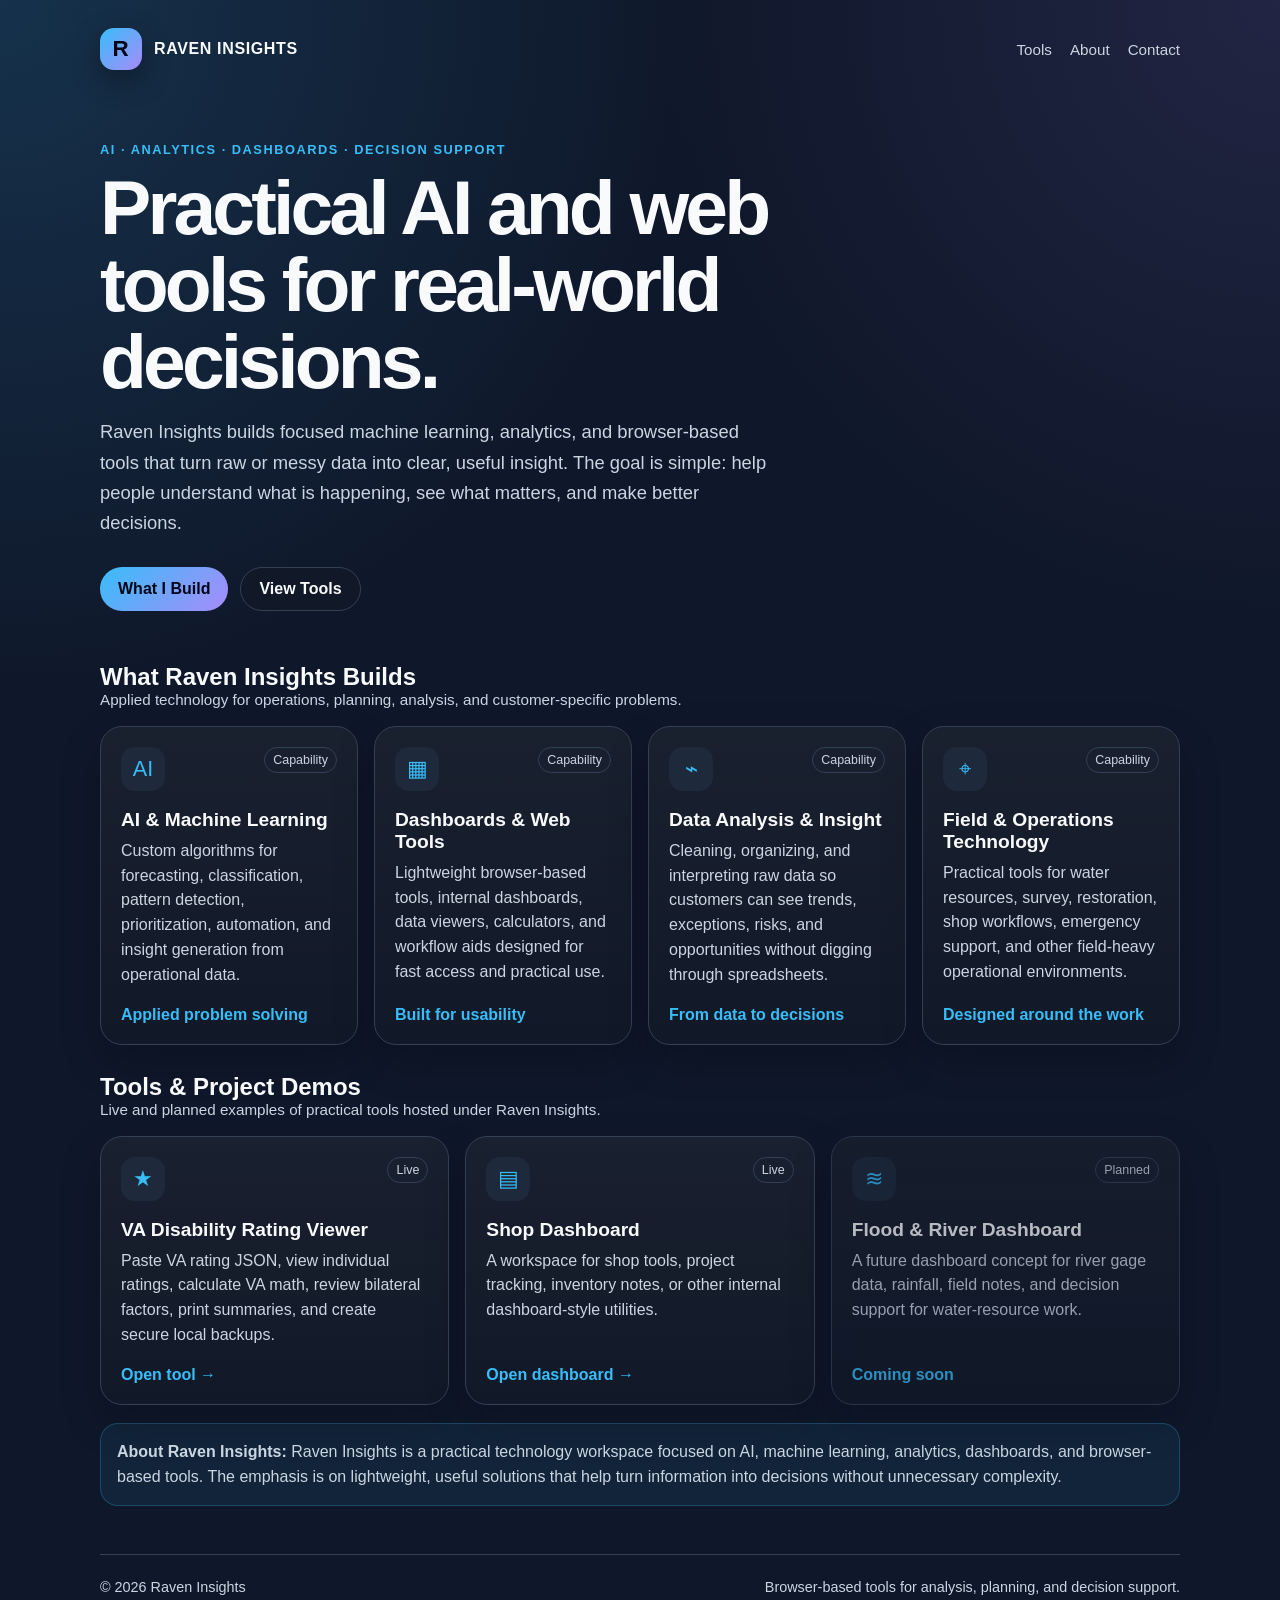
==== index.html @ 122f8b6c "Add files via upload" ====
<!DOCTYPE html>
<html lang="en">
<head>
  <meta charset="UTF-8">
  <meta name="viewport" content="width=device-width, initial-scale=1.0">
  <title>Raven Insights</title>
  <style>
    :root {
      --bg: #0f172a;
      --card: #111827;
      --card-soft: #1e293b;
      --text: #f8fafc;
      --muted: #cbd5e1;
      --accent: #38bdf8;
      --accent-2: #a78bfa;
      --border: #334155;
      --shadow: rgba(0, 0, 0, 0.35);
    }

    * {
      box-sizing: border-box;
    }

    body {
      margin: 0;
      font-family: Arial, Helvetica, sans-serif;
      background:
        radial-gradient(circle at top left, rgba(56, 189, 248, 0.16), transparent 34%),
        radial-gradient(circle at top right, rgba(167, 139, 250, 0.12), transparent 30%),
        var(--bg);
      color: var(--text);
      min-height: 100vh;
    }

    a {
      color: inherit;
      text-decoration: none;
    }

    .container {
      max-width: 1120px;
      margin: 0 auto;
      padding: 28px 20px 48px;
    }

    header {
      display: flex;
      justify-content: space-between;
      align-items: center;
      gap: 16px;
      margin-bottom: 72px;
    }

    .brand {
      display: flex;
      align-items: center;
      gap: 12px;
      font-weight: 700;
      letter-spacing: 0.04em;
    }

    .logo {
      width: 42px;
      height: 42px;
      border-radius: 14px;
      background: linear-gradient(135deg, var(--accent), var(--accent-2));
      display: grid;
      place-items: center;
      color: #020617;
      font-size: 1.4rem;
      box-shadow: 0 10px 28px var(--shadow);
    }

    nav {
      display: flex;
      gap: 18px;
      color: var(--muted);
      font-size: 0.95rem;
    }

    nav a:hover {
      color: var(--accent);
    }

    .hero {
      max-width: 820px;
      margin-bottom: 52px;
    }

    .eyebrow {
      color: var(--accent);
      font-weight: 700;
      text-transform: uppercase;
      letter-spacing: 0.12em;
      font-size: 0.8rem;
      margin-bottom: 12px;
    }

    h1 {
      font-size: clamp(2.4rem, 6vw, 5rem);
      line-height: 1;
      margin: 0 0 18px;
      letter-spacing: -0.05em;
    }

    .hero p {
      color: var(--muted);
      font-size: 1.15rem;
      line-height: 1.65;
      margin: 0 0 28px;
      max-width: 680px;
    }

    .actions {
      display: flex;
      flex-wrap: wrap;
      gap: 12px;
    }

    .button {
      display: inline-flex;
      align-items: center;
      justify-content: center;
      border-radius: 999px;
      padding: 12px 18px;
      font-weight: 700;
      border: 1px solid var(--border);
      background: var(--card);
      color: var(--text);
    }

    .button.primary {
      background: linear-gradient(135deg, var(--accent), var(--accent-2));
      color: #020617;
      border: none;
    }

    .section-heading {
      display: flex;
      justify-content: space-between;
      align-items: end;
      gap: 16px;
      margin: 28px 0 18px;
    }

    .section-heading h2 {
      margin: 0;
      font-size: 1.5rem;
    }

    .section-heading p {
      margin: 0;
      color: var(--muted);
      font-size: 0.95rem;
    }

    .grid {
      display: grid;
      grid-template-columns: repeat(auto-fit, minmax(250px, 1fr));
      gap: 16px;
    }

    .card {
      background: linear-gradient(180deg, rgba(255, 255, 255, 0.035), transparent), var(--card);
      border: 1px solid var(--border);
      border-radius: 22px;
      padding: 20px;
      min-height: 210px;
      display: flex;
      flex-direction: column;
      justify-content: space-between;
      box-shadow: 0 16px 40px rgba(0, 0, 0, 0.22);
      transition: transform 0.18s ease, border-color 0.18s ease;
    }

    .card:hover {
      transform: translateY(-4px);
      border-color: rgba(56, 189, 248, 0.65);
    }

    .card-top {
      display: flex;
      justify-content: space-between;
      gap: 14px;
    }

    .icon {
      width: 44px;
      height: 44px;
      border-radius: 14px;
      display: grid;
      place-items: center;
      background: var(--card-soft);
      color: var(--accent);
      font-size: 1.35rem;
      flex-shrink: 0;
    }

    .tag {
      color: var(--muted);
      font-size: 0.78rem;
      border: 1px solid var(--border);
      padding: 5px 8px;
      border-radius: 999px;
      height: fit-content;
      white-space: nowrap;
    }

    .card h3 {
      margin: 18px 0 8px;
      font-size: 1.2rem;
    }

    .card p {
      color: var(--muted);
      line-height: 1.55;
      margin: 0 0 18px;
    }

    .card .link {
      color: var(--accent);
      font-weight: 700;
    }

    .coming-soon {
      opacity: 0.72;
    }

    .info-strip {
      margin-top: 18px;
      background: rgba(56, 189, 248, 0.08);
      border: 1px solid rgba(56, 189, 248, 0.25);
      border-radius: 18px;
      padding: 16px;
      color: var(--muted);
      line-height: 1.55;
    }

    footer {
      margin-top: 48px;
      padding-top: 24px;
      border-top: 1px solid var(--border);
      color: var(--muted);
      font-size: 0.9rem;
      display: flex;
      justify-content: space-between;
      gap: 16px;
      flex-wrap: wrap;
    }

    @media (max-width: 700px) {
      header {
        align-items: flex-start;
        margin-bottom: 48px;
      }

      nav {
        display: none;
      }

      .section-heading {
        align-items: flex-start;
        flex-direction: column;
      }
    }
  </style>
</head>
<body>
  <div class="container">
    <header>
      <a class="brand" href="./">
        <div class="logo">R</div>
        <span>RAVEN INSIGHTS</span>
      </a>
      <nav aria-label="Primary navigation">
        <a href="#tools">Tools</a>
        <a href="#about">About</a>
        <a href="mailto:jstmarlow@gmail.com">Contact</a>
      </nav>
    </header>

    <main>
      <section class="hero">
        <div class="eyebrow">AI · Analytics · Dashboards · Decision Support</div>
        <h1>Practical AI and web tools for real-world decisions.</h1>
        <p>
          Raven Insights builds focused machine learning, analytics, and browser-based tools that turn raw or messy data into clear, useful insight. The goal is simple: help people understand what is happening, see what matters, and make better decisions.
        </p>
        <div class="actions">
          <a class="button primary" href="#capabilities">What I Build</a>
          <a class="button" href="#tools">View Tools</a>
        </div>
      </section>

      <section id="capabilities">
        <div class="section-heading">
          <div>
            <h2>What Raven Insights Builds</h2>
            <p>Applied technology for operations, planning, analysis, and customer-specific problems.</p>
          </div>
        </div>

        <div class="grid">
          <div class="card">
            <div>
              <div class="card-top">
                <div class="icon">AI</div>
                <span class="tag">Capability</span>
              </div>
              <h3>AI & Machine Learning</h3>
              <p>
                Custom algorithms for forecasting, classification, pattern detection, prioritization, automation, and insight generation from operational data.
              </p>
            </div>
            <span class="link">Applied problem solving</span>
          </div>

          <div class="card">
            <div>
              <div class="card-top">
                <div class="icon">▦</div>
                <span class="tag">Capability</span>
              </div>
              <h3>Dashboards & Web Tools</h3>
              <p>
                Lightweight browser-based tools, internal dashboards, data viewers, calculators, and workflow aids designed for fast access and practical use.
              </p>
            </div>
            <span class="link">Built for usability</span>
          </div>

          <div class="card">
            <div>
              <div class="card-top">
                <div class="icon">⌁</div>
                <span class="tag">Capability</span>
              </div>
              <h3>Data Analysis & Insight</h3>
              <p>
                Cleaning, organizing, and interpreting raw data so customers can see trends, exceptions, risks, and opportunities without digging through spreadsheets.
              </p>
            </div>
            <span class="link">From data to decisions</span>
          </div>

          <div class="card">
            <div>
              <div class="card-top">
                <div class="icon">⌖</div>
                <span class="tag">Capability</span>
              </div>
              <h3>Field & Operations Technology</h3>
              <p>
                Practical tools for water resources, survey, restoration, shop workflows, emergency support, and other field-heavy operational environments.
              </p>
            </div>
            <span class="link">Designed around the work</span>
          </div>
        </div>
      </section>

      <section id="tools">
        <div class="section-heading">
          <div>
            <h2>Tools & Project Demos</h2>
            <p>Live and planned examples of practical tools hosted under Raven Insights.</p>
          </div>
        </div>

        <div class="grid">
          <a class="card" href="va-tool/index.html">
            <div>
              <div class="card-top">
                <div class="icon">★</div>
                <span class="tag">Live</span>
              </div>
              <h3>VA Disability Rating Viewer</h3>
              <p>
                Paste VA rating JSON, view individual ratings, calculate VA math, review bilateral factors, print summaries, and create secure local backups.
              </p>
            </div>
            <span class="link">Open tool →</span>
          </a>

          <a class="card" href="shop-dashboard/index.html">
            <div>
              <div class="card-top">
                <div class="icon">▤</div>
                <span class="tag">Live</span>
              </div>
              <h3>Shop Dashboard</h3>
              <p>
                A workspace for shop tools, project tracking, inventory notes, or other internal dashboard-style utilities.
              </p>
            </div>
            <span class="link">Open dashboard →</span>
          </a>

          <a class="card coming-soon" href="#">
            <div>
              <div class="card-top">
                <div class="icon">≋</div>
                <span class="tag">Planned</span>
              </div>
              <h3>Flood & River Dashboard</h3>
              <p>
                A future dashboard concept for river gage data, rainfall, field notes, and decision support for water-resource work.
              </p>
            </div>
            <span class="link">Coming soon</span>
          </a>
        </div>
      </section>

      <section id="about" class="info-strip">
        <strong>About Raven Insights:</strong>
        Raven Insights is a practical technology workspace focused on AI, machine learning, analytics, dashboards, and browser-based tools. The emphasis is on lightweight, useful solutions that help turn information into decisions without unnecessary complexity.
      </section>
    </main>

    <footer>
      <span>© <span id="year"></span> Raven Insights</span>
      <span>Browser-based tools for analysis, planning, and decision support.</span>
    </footer>
  </div>

  <script>
    document.getElementById("year").textContent = new Date().getFullYear();
  </script>
</body>
</html>
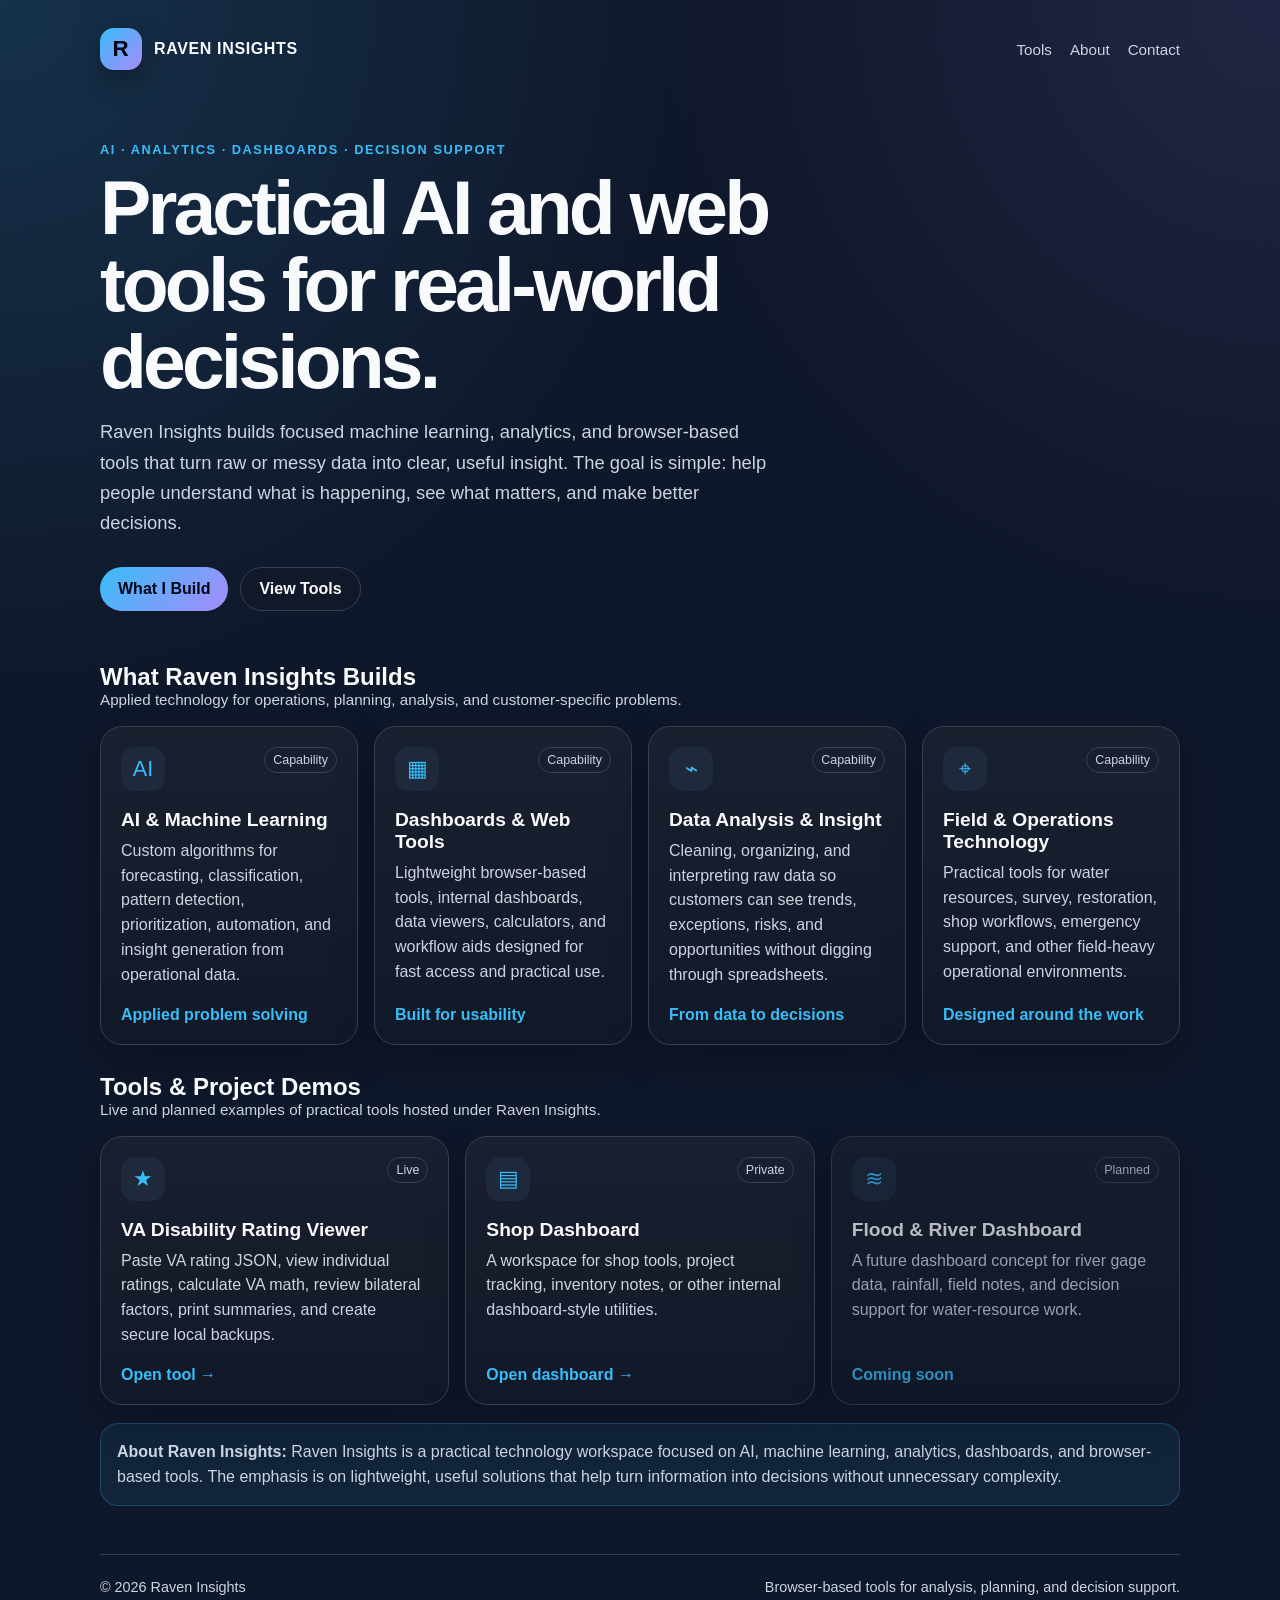
==== commit cd56d5d4: "blocked shop dashboard" ====
--- a/index.html
+++ b/index.html
@@ -382,11 +382,11 @@
             <span class="link">Open tool →</span>
           </a>
 
-          <a class="card" href="shop-dashboard/index.html">
+          <a class="card Private" href="#">
             <div>
               <div class="card-top">
                 <div class="icon">▤</div>
-                <span class="tag">Live</span>
+                <span class="tag">Private</span>
               </div>
               <h3>Shop Dashboard</h3>
               <p>
@@ -428,4 +428,4 @@
     document.getElementById("year").textContent = new Date().getFullYear();
   </script>
 </body>
-</html>
+</html>
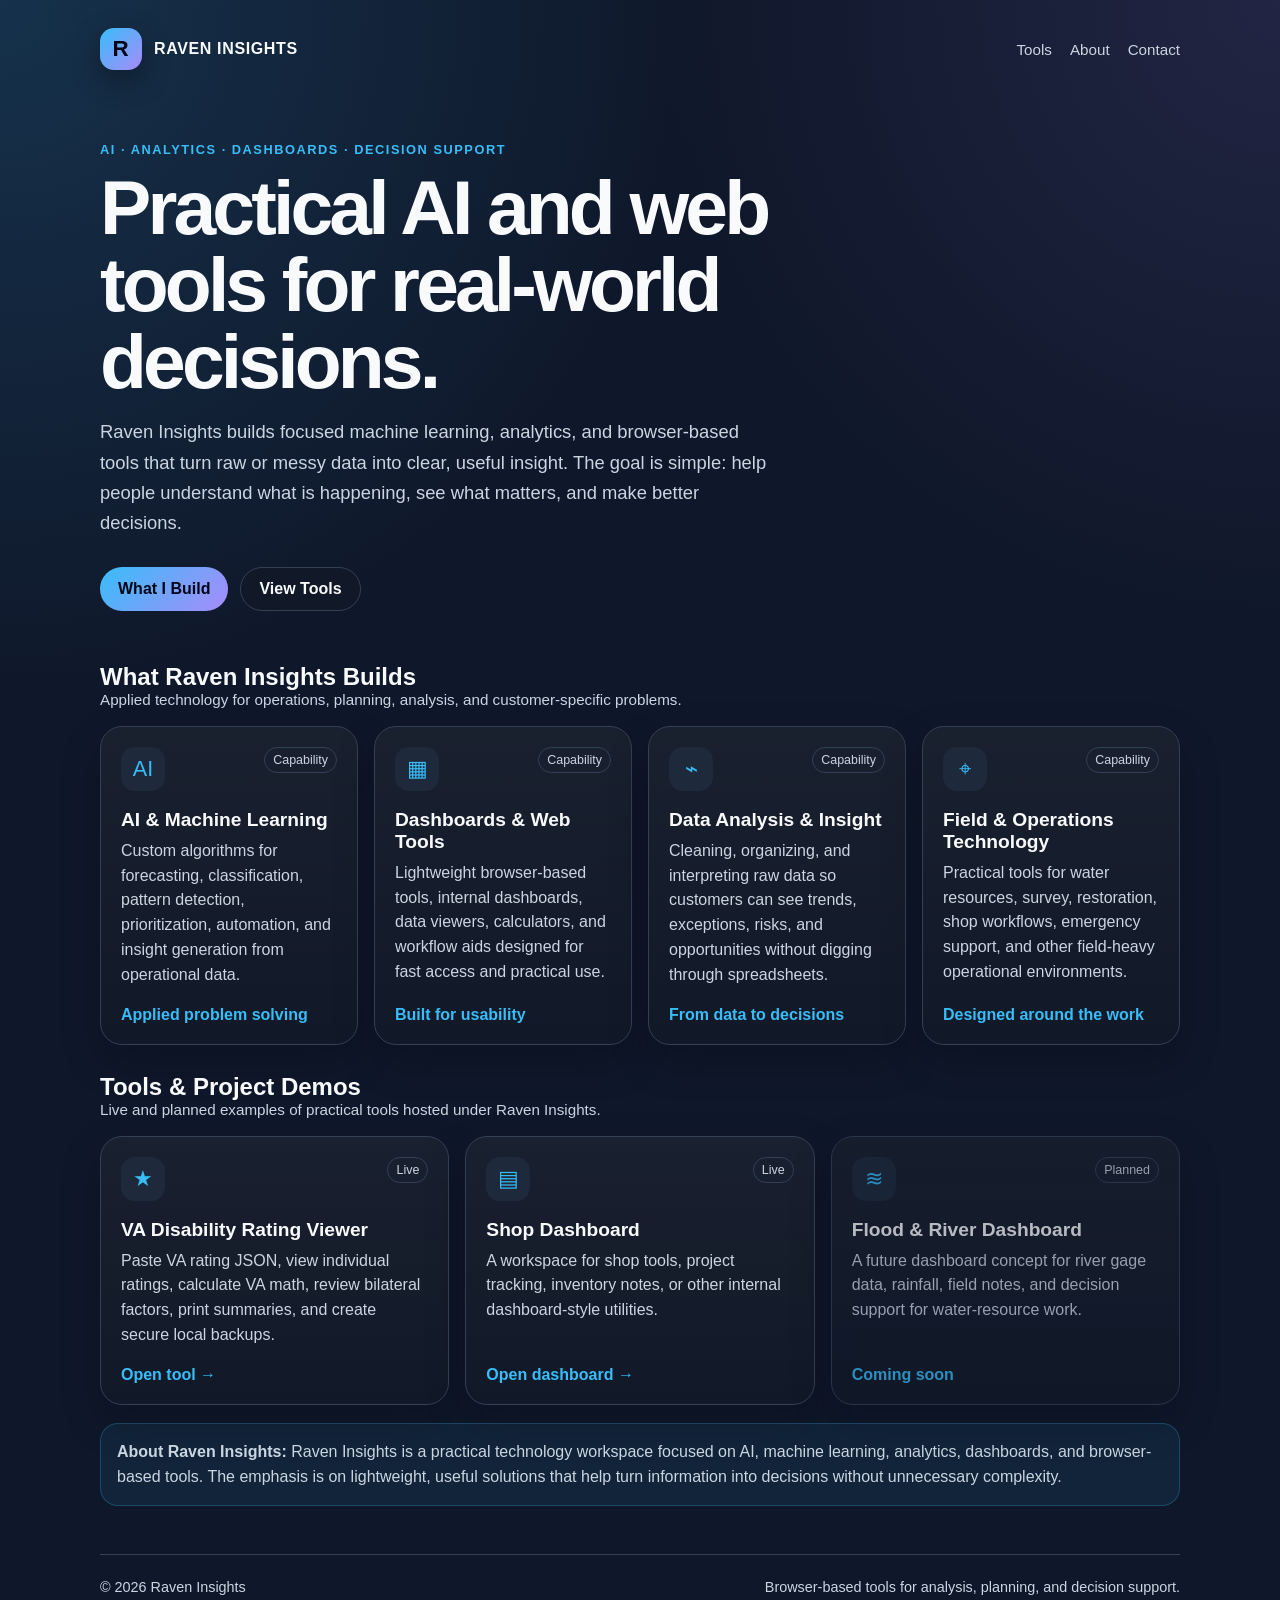
==== commit fc5c1b0a: "Replaced shop link with null" ====
--- a/index.html
+++ b/index.html
@@ -382,11 +382,11 @@
             <span class="link">Open tool →</span>
           </a>
 
-          <a class="card Private" href="#">
+          <a class="card" href="shop-dashboard/index.html">
             <div>
               <div class="card-top">
                 <div class="icon">▤</div>
-                <span class="tag">Private</span>
+                <span class="tag">Live</span>
               </div>
               <h3>Shop Dashboard</h3>
               <p>
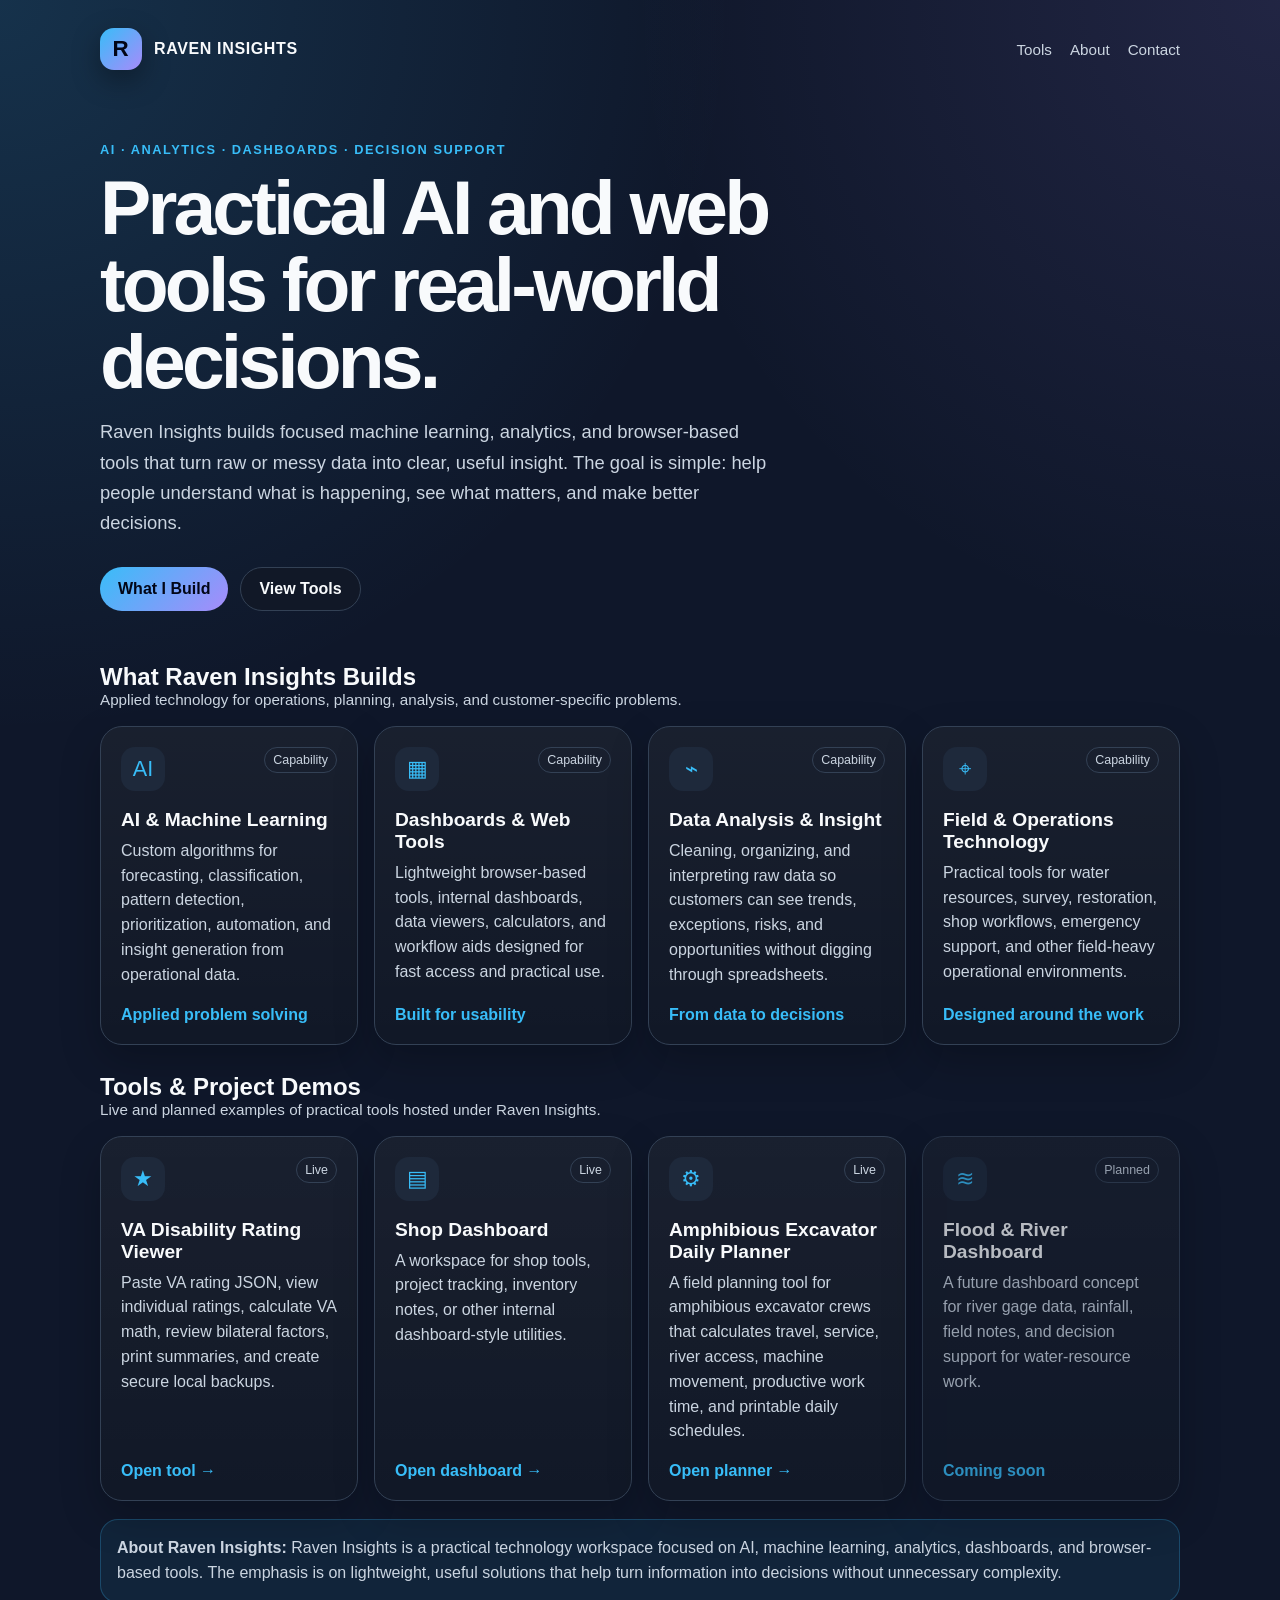
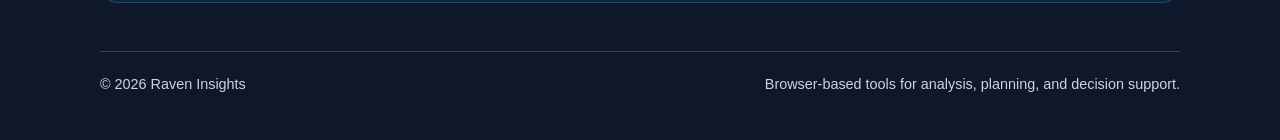
==== commit 48571f71: "updated index for dashboard" ====
--- a/index.html
+++ b/index.html
@@ -1,431 +1,445 @@
-<!DOCTYPE html>
-<html lang="en">
-<head>
-  <meta charset="UTF-8">
-  <meta name="viewport" content="width=device-width, initial-scale=1.0">
-  <title>Raven Insights</title>
-  <style>
-    :root {
-      --bg: #0f172a;
-      --card: #111827;
-      --card-soft: #1e293b;
-      --text: #f8fafc;
-      --muted: #cbd5e1;
-      --accent: #38bdf8;
-      --accent-2: #a78bfa;
-      --border: #334155;
-      --shadow: rgba(0, 0, 0, 0.35);
-    }
-
-    * {
-      box-sizing: border-box;
-    }
-
-    body {
-      margin: 0;
-      font-family: Arial, Helvetica, sans-serif;
-      background:
-        radial-gradient(circle at top left, rgba(56, 189, 248, 0.16), transparent 34%),
-        radial-gradient(circle at top right, rgba(167, 139, 250, 0.12), transparent 30%),
-        var(--bg);
-      color: var(--text);
-      min-height: 100vh;
-    }
-
-    a {
-      color: inherit;
-      text-decoration: none;
-    }
-
-    .container {
-      max-width: 1120px;
-      margin: 0 auto;
-      padding: 28px 20px 48px;
-    }
-
-    header {
-      display: flex;
-      justify-content: space-between;
-      align-items: center;
-      gap: 16px;
-      margin-bottom: 72px;
-    }
-
-    .brand {
-      display: flex;
-      align-items: center;
-      gap: 12px;
-      font-weight: 700;
-      letter-spacing: 0.04em;
-    }
-
-    .logo {
-      width: 42px;
-      height: 42px;
-      border-radius: 14px;
-      background: linear-gradient(135deg, var(--accent), var(--accent-2));
-      display: grid;
-      place-items: center;
-      color: #020617;
-      font-size: 1.4rem;
-      box-shadow: 0 10px 28px var(--shadow);
-    }
-
-    nav {
-      display: flex;
-      gap: 18px;
-      color: var(--muted);
-      font-size: 0.95rem;
-    }
-
-    nav a:hover {
-      color: var(--accent);
-    }
-
-    .hero {
-      max-width: 820px;
-      margin-bottom: 52px;
-    }
-
-    .eyebrow {
-      color: var(--accent);
-      font-weight: 700;
-      text-transform: uppercase;
-      letter-spacing: 0.12em;
-      font-size: 0.8rem;
-      margin-bottom: 12px;
-    }
-
-    h1 {
-      font-size: clamp(2.4rem, 6vw, 5rem);
-      line-height: 1;
-      margin: 0 0 18px;
-      letter-spacing: -0.05em;
-    }
-
-    .hero p {
-      color: var(--muted);
-      font-size: 1.15rem;
-      line-height: 1.65;
-      margin: 0 0 28px;
-      max-width: 680px;
-    }
-
-    .actions {
-      display: flex;
-      flex-wrap: wrap;
-      gap: 12px;
-    }
-
-    .button {
-      display: inline-flex;
-      align-items: center;
-      justify-content: center;
-      border-radius: 999px;
-      padding: 12px 18px;
-      font-weight: 700;
-      border: 1px solid var(--border);
-      background: var(--card);
-      color: var(--text);
-    }
-
-    .button.primary {
-      background: linear-gradient(135deg, var(--accent), var(--accent-2));
-      color: #020617;
-      border: none;
-    }
-
-    .section-heading {
-      display: flex;
-      justify-content: space-between;
-      align-items: end;
-      gap: 16px;
-      margin: 28px 0 18px;
-    }
-
-    .section-heading h2 {
-      margin: 0;
-      font-size: 1.5rem;
-    }
-
-    .section-heading p {
-      margin: 0;
-      color: var(--muted);
-      font-size: 0.95rem;
-    }
-
-    .grid {
-      display: grid;
-      grid-template-columns: repeat(auto-fit, minmax(250px, 1fr));
-      gap: 16px;
-    }
-
-    .card {
-      background: linear-gradient(180deg, rgba(255, 255, 255, 0.035), transparent), var(--card);
-      border: 1px solid var(--border);
-      border-radius: 22px;
-      padding: 20px;
-      min-height: 210px;
-      display: flex;
-      flex-direction: column;
-      justify-content: space-between;
-      box-shadow: 0 16px 40px rgba(0, 0, 0, 0.22);
-      transition: transform 0.18s ease, border-color 0.18s ease;
-    }
-
-    .card:hover {
-      transform: translateY(-4px);
-      border-color: rgba(56, 189, 248, 0.65);
-    }
-
-    .card-top {
-      display: flex;
-      justify-content: space-between;
-      gap: 14px;
-    }
-
-    .icon {
-      width: 44px;
-      height: 44px;
-      border-radius: 14px;
-      display: grid;
-      place-items: center;
-      background: var(--card-soft);
-      color: var(--accent);
-      font-size: 1.35rem;
-      flex-shrink: 0;
-    }
-
-    .tag {
-      color: var(--muted);
-      font-size: 0.78rem;
-      border: 1px solid var(--border);
-      padding: 5px 8px;
-      border-radius: 999px;
-      height: fit-content;
-      white-space: nowrap;
-    }
-
-    .card h3 {
-      margin: 18px 0 8px;
-      font-size: 1.2rem;
-    }
-
-    .card p {
-      color: var(--muted);
-      line-height: 1.55;
-      margin: 0 0 18px;
-    }
-
-    .card .link {
-      color: var(--accent);
-      font-weight: 700;
-    }
-
-    .coming-soon {
-      opacity: 0.72;
-    }
-
-    .info-strip {
-      margin-top: 18px;
-      background: rgba(56, 189, 248, 0.08);
-      border: 1px solid rgba(56, 189, 248, 0.25);
-      border-radius: 18px;
-      padding: 16px;
-      color: var(--muted);
-      line-height: 1.55;
-    }
-
-    footer {
-      margin-top: 48px;
-      padding-top: 24px;
-      border-top: 1px solid var(--border);
-      color: var(--muted);
-      font-size: 0.9rem;
-      display: flex;
-      justify-content: space-between;
-      gap: 16px;
-      flex-wrap: wrap;
-    }
-
-    @media (max-width: 700px) {
-      header {
-        align-items: flex-start;
-        margin-bottom: 48px;
-      }
-
-      nav {
-        display: none;
-      }
-
-      .section-heading {
-        align-items: flex-start;
-        flex-direction: column;
-      }
-    }
-  </style>
-</head>
-<body>
-  <div class="container">
-    <header>
-      <a class="brand" href="./">
-        <div class="logo">R</div>
-        <span>RAVEN INSIGHTS</span>
-      </a>
-      <nav aria-label="Primary navigation">
-        <a href="#tools">Tools</a>
-        <a href="#about">About</a>
-        <a href="mailto:jstmarlow@gmail.com">Contact</a>
-      </nav>
-    </header>
-
-    <main>
-      <section class="hero">
-        <div class="eyebrow">AI · Analytics · Dashboards · Decision Support</div>
-        <h1>Practical AI and web tools for real-world decisions.</h1>
-        <p>
-          Raven Insights builds focused machine learning, analytics, and browser-based tools that turn raw or messy data into clear, useful insight. The goal is simple: help people understand what is happening, see what matters, and make better decisions.
-        </p>
-        <div class="actions">
-          <a class="button primary" href="#capabilities">What I Build</a>
-          <a class="button" href="#tools">View Tools</a>
-        </div>
-      </section>
-
-      <section id="capabilities">
-        <div class="section-heading">
-          <div>
-            <h2>What Raven Insights Builds</h2>
-            <p>Applied technology for operations, planning, analysis, and customer-specific problems.</p>
-          </div>
-        </div>
-
-        <div class="grid">
-          <div class="card">
-            <div>
-              <div class="card-top">
-                <div class="icon">AI</div>
-                <span class="tag">Capability</span>
-              </div>
-              <h3>AI & Machine Learning</h3>
-              <p>
-                Custom algorithms for forecasting, classification, pattern detection, prioritization, automation, and insight generation from operational data.
-              </p>
-            </div>
-            <span class="link">Applied problem solving</span>
-          </div>
-
-          <div class="card">
-            <div>
-              <div class="card-top">
-                <div class="icon">▦</div>
-                <span class="tag">Capability</span>
-              </div>
-              <h3>Dashboards & Web Tools</h3>
-              <p>
-                Lightweight browser-based tools, internal dashboards, data viewers, calculators, and workflow aids designed for fast access and practical use.
-              </p>
-            </div>
-            <span class="link">Built for usability</span>
-          </div>
-
-          <div class="card">
-            <div>
-              <div class="card-top">
-                <div class="icon">⌁</div>
-                <span class="tag">Capability</span>
-              </div>
-              <h3>Data Analysis & Insight</h3>
-              <p>
-                Cleaning, organizing, and interpreting raw data so customers can see trends, exceptions, risks, and opportunities without digging through spreadsheets.
-              </p>
-            </div>
-            <span class="link">From data to decisions</span>
-          </div>
-
-          <div class="card">
-            <div>
-              <div class="card-top">
-                <div class="icon">⌖</div>
-                <span class="tag">Capability</span>
-              </div>
-              <h3>Field & Operations Technology</h3>
-              <p>
-                Practical tools for water resources, survey, restoration, shop workflows, emergency support, and other field-heavy operational environments.
-              </p>
-            </div>
-            <span class="link">Designed around the work</span>
-          </div>
-        </div>
-      </section>
-
-      <section id="tools">
-        <div class="section-heading">
-          <div>
-            <h2>Tools & Project Demos</h2>
-            <p>Live and planned examples of practical tools hosted under Raven Insights.</p>
-          </div>
-        </div>
-
-        <div class="grid">
-          <a class="card" href="va-tool/index.html">
-            <div>
-              <div class="card-top">
-                <div class="icon">★</div>
-                <span class="tag">Live</span>
-              </div>
-              <h3>VA Disability Rating Viewer</h3>
-              <p>
-                Paste VA rating JSON, view individual ratings, calculate VA math, review bilateral factors, print summaries, and create secure local backups.
-              </p>
-            </div>
-            <span class="link">Open tool →</span>
-          </a>
-
-          <a class="card" href="shop-dashboard/index.html">
-            <div>
-              <div class="card-top">
-                <div class="icon">▤</div>
-                <span class="tag">Live</span>
-              </div>
-              <h3>Shop Dashboard</h3>
-              <p>
-                A workspace for shop tools, project tracking, inventory notes, or other internal dashboard-style utilities.
-              </p>
-            </div>
-            <span class="link">Open dashboard →</span>
-          </a>
-
-          <a class="card coming-soon" href="#">
-            <div>
-              <div class="card-top">
-                <div class="icon">≋</div>
-                <span class="tag">Planned</span>
-              </div>
-              <h3>Flood & River Dashboard</h3>
-              <p>
-                A future dashboard concept for river gage data, rainfall, field notes, and decision support for water-resource work.
-              </p>
-            </div>
-            <span class="link">Coming soon</span>
-          </a>
-        </div>
-      </section>
-
-      <section id="about" class="info-strip">
-        <strong>About Raven Insights:</strong>
-        Raven Insights is a practical technology workspace focused on AI, machine learning, analytics, dashboards, and browser-based tools. The emphasis is on lightweight, useful solutions that help turn information into decisions without unnecessary complexity.
-      </section>
-    </main>
-
-    <footer>
-      <span>© <span id="year"></span> Raven Insights</span>
-      <span>Browser-based tools for analysis, planning, and decision support.</span>
-    </footer>
-  </div>
-
-  <script>
-    document.getElementById("year").textContent = new Date().getFullYear();
-  </script>
-</body>
+<!DOCTYPE html>
+<html lang="en">
+<head>
+  <meta charset="UTF-8">
+  <meta name="viewport" content="width=device-width, initial-scale=1.0">
+  <title>Raven Insights</title>
+  <style>
+    :root {
+      --bg: #0f172a;
+      --card: #111827;
+      --card-soft: #1e293b;
+      --text: #f8fafc;
+      --muted: #cbd5e1;
+      --accent: #38bdf8;
+      --accent-2: #a78bfa;
+      --border: #334155;
+      --shadow: rgba(0, 0, 0, 0.35);
+    }
+
+    * {
+      box-sizing: border-box;
+    }
+
+    body {
+      margin: 0;
+      font-family: Arial, Helvetica, sans-serif;
+      background:
+        radial-gradient(circle at top left, rgba(56, 189, 248, 0.16), transparent 34%),
+        radial-gradient(circle at top right, rgba(167, 139, 250, 0.12), transparent 30%),
+        var(--bg);
+      color: var(--text);
+      min-height: 100vh;
+    }
+
+    a {
+      color: inherit;
+      text-decoration: none;
+    }
+
+    .container {
+      max-width: 1120px;
+      margin: 0 auto;
+      padding: 28px 20px 48px;
+    }
+
+    header {
+      display: flex;
+      justify-content: space-between;
+      align-items: center;
+      gap: 16px;
+      margin-bottom: 72px;
+    }
+
+    .brand {
+      display: flex;
+      align-items: center;
+      gap: 12px;
+      font-weight: 700;
+      letter-spacing: 0.04em;
+    }
+
+    .logo {
+      width: 42px;
+      height: 42px;
+      border-radius: 14px;
+      background: linear-gradient(135deg, var(--accent), var(--accent-2));
+      display: grid;
+      place-items: center;
+      color: #020617;
+      font-size: 1.4rem;
+      box-shadow: 0 10px 28px var(--shadow);
+    }
+
+    nav {
+      display: flex;
+      gap: 18px;
+      color: var(--muted);
+      font-size: 0.95rem;
+    }
+
+    nav a:hover {
+      color: var(--accent);
+    }
+
+    .hero {
+      max-width: 820px;
+      margin-bottom: 52px;
+    }
+
+    .eyebrow {
+      color: var(--accent);
+      font-weight: 700;
+      text-transform: uppercase;
+      letter-spacing: 0.12em;
+      font-size: 0.8rem;
+      margin-bottom: 12px;
+    }
+
+    h1 {
+      font-size: clamp(2.4rem, 6vw, 5rem);
+      line-height: 1;
+      margin: 0 0 18px;
+      letter-spacing: -0.05em;
+    }
+
+    .hero p {
+      color: var(--muted);
+      font-size: 1.15rem;
+      line-height: 1.65;
+      margin: 0 0 28px;
+      max-width: 680px;
+    }
+
+    .actions {
+      display: flex;
+      flex-wrap: wrap;
+      gap: 12px;
+    }
+
+    .button {
+      display: inline-flex;
+      align-items: center;
+      justify-content: center;
+      border-radius: 999px;
+      padding: 12px 18px;
+      font-weight: 700;
+      border: 1px solid var(--border);
+      background: var(--card);
+      color: var(--text);
+    }
+
+    .button.primary {
+      background: linear-gradient(135deg, var(--accent), var(--accent-2));
+      color: #020617;
+      border: none;
+    }
+
+    .section-heading {
+      display: flex;
+      justify-content: space-between;
+      align-items: end;
+      gap: 16px;
+      margin: 28px 0 18px;
+    }
+
+    .section-heading h2 {
+      margin: 0;
+      font-size: 1.5rem;
+    }
+
+    .section-heading p {
+      margin: 0;
+      color: var(--muted);
+      font-size: 0.95rem;
+    }
+
+    .grid {
+      display: grid;
+      grid-template-columns: repeat(auto-fit, minmax(250px, 1fr));
+      gap: 16px;
+    }
+
+    .card {
+      background: linear-gradient(180deg, rgba(255, 255, 255, 0.035), transparent), var(--card);
+      border: 1px solid var(--border);
+      border-radius: 22px;
+      padding: 20px;
+      min-height: 210px;
+      display: flex;
+      flex-direction: column;
+      justify-content: space-between;
+      box-shadow: 0 16px 40px rgba(0, 0, 0, 0.22);
+      transition: transform 0.18s ease, border-color 0.18s ease;
+    }
+
+    .card:hover {
+      transform: translateY(-4px);
+      border-color: rgba(56, 189, 248, 0.65);
+    }
+
+    .card-top {
+      display: flex;
+      justify-content: space-between;
+      gap: 14px;
+    }
+
+    .icon {
+      width: 44px;
+      height: 44px;
+      border-radius: 14px;
+      display: grid;
+      place-items: center;
+      background: var(--card-soft);
+      color: var(--accent);
+      font-size: 1.35rem;
+      flex-shrink: 0;
+    }
+
+    .tag {
+      color: var(--muted);
+      font-size: 0.78rem;
+      border: 1px solid var(--border);
+      padding: 5px 8px;
+      border-radius: 999px;
+      height: fit-content;
+      white-space: nowrap;
+    }
+
+    .card h3 {
+      margin: 18px 0 8px;
+      font-size: 1.2rem;
+    }
+
+    .card p {
+      color: var(--muted);
+      line-height: 1.55;
+      margin: 0 0 18px;
+    }
+
+    .card .link {
+      color: var(--accent);
+      font-weight: 700;
+    }
+
+    .coming-soon {
+      opacity: 0.72;
+    }
+
+    .info-strip {
+      margin-top: 18px;
+      background: rgba(56, 189, 248, 0.08);
+      border: 1px solid rgba(56, 189, 248, 0.25);
+      border-radius: 18px;
+      padding: 16px;
+      color: var(--muted);
+      line-height: 1.55;
+    }
+
+    footer {
+      margin-top: 48px;
+      padding-top: 24px;
+      border-top: 1px solid var(--border);
+      color: var(--muted);
+      font-size: 0.9rem;
+      display: flex;
+      justify-content: space-between;
+      gap: 16px;
+      flex-wrap: wrap;
+    }
+
+    @media (max-width: 700px) {
+      header {
+        align-items: flex-start;
+        margin-bottom: 48px;
+      }
+
+      nav {
+        display: none;
+      }
+
+      .section-heading {
+        align-items: flex-start;
+        flex-direction: column;
+      }
+    }
+  </style>
+</head>
+<body>
+  <div class="container">
+    <header>
+      <a class="brand" href="./">
+        <div class="logo">R</div>
+        <span>RAVEN INSIGHTS</span>
+      </a>
+      <nav aria-label="Primary navigation">
+        <a href="#tools">Tools</a>
+        <a href="#about">About</a>
+        <a href="mailto:jstmarlow@gmail.com">Contact</a>
+      </nav>
+    </header>
+
+    <main>
+      <section class="hero">
+        <div class="eyebrow">AI · Analytics · Dashboards · Decision Support</div>
+        <h1>Practical AI and web tools for real-world decisions.</h1>
+        <p>
+          Raven Insights builds focused machine learning, analytics, and browser-based tools that turn raw or messy data into clear, useful insight. The goal is simple: help people understand what is happening, see what matters, and make better decisions.
+        </p>
+        <div class="actions">
+          <a class="button primary" href="#capabilities">What I Build</a>
+          <a class="button" href="#tools">View Tools</a>
+        </div>
+      </section>
+
+      <section id="capabilities">
+        <div class="section-heading">
+          <div>
+            <h2>What Raven Insights Builds</h2>
+            <p>Applied technology for operations, planning, analysis, and customer-specific problems.</p>
+          </div>
+        </div>
+
+        <div class="grid">
+          <div class="card">
+            <div>
+              <div class="card-top">
+                <div class="icon">AI</div>
+                <span class="tag">Capability</span>
+              </div>
+              <h3>AI & Machine Learning</h3>
+              <p>
+                Custom algorithms for forecasting, classification, pattern detection, prioritization, automation, and insight generation from operational data.
+              </p>
+            </div>
+            <span class="link">Applied problem solving</span>
+          </div>
+
+          <div class="card">
+            <div>
+              <div class="card-top">
+                <div class="icon">▦</div>
+                <span class="tag">Capability</span>
+              </div>
+              <h3>Dashboards & Web Tools</h3>
+              <p>
+                Lightweight browser-based tools, internal dashboards, data viewers, calculators, and workflow aids designed for fast access and practical use.
+              </p>
+            </div>
+            <span class="link">Built for usability</span>
+          </div>
+
+          <div class="card">
+            <div>
+              <div class="card-top">
+                <div class="icon">⌁</div>
+                <span class="tag">Capability</span>
+              </div>
+              <h3>Data Analysis & Insight</h3>
+              <p>
+                Cleaning, organizing, and interpreting raw data so customers can see trends, exceptions, risks, and opportunities without digging through spreadsheets.
+              </p>
+            </div>
+            <span class="link">From data to decisions</span>
+          </div>
+
+          <div class="card">
+            <div>
+              <div class="card-top">
+                <div class="icon">⌖</div>
+                <span class="tag">Capability</span>
+              </div>
+              <h3>Field & Operations Technology</h3>
+              <p>
+                Practical tools for water resources, survey, restoration, shop workflows, emergency support, and other field-heavy operational environments.
+              </p>
+            </div>
+            <span class="link">Designed around the work</span>
+          </div>
+        </div>
+      </section>
+
+      <section id="tools">
+        <div class="section-heading">
+          <div>
+            <h2>Tools & Project Demos</h2>
+            <p>Live and planned examples of practical tools hosted under Raven Insights.</p>
+          </div>
+        </div>
+
+        <div class="grid">
+          <a class="card" href="va-tool/index.html">
+            <div>
+              <div class="card-top">
+                <div class="icon">★</div>
+                <span class="tag">Live</span>
+              </div>
+              <h3>VA Disability Rating Viewer</h3>
+              <p>
+                Paste VA rating JSON, view individual ratings, calculate VA math, review bilateral factors, print summaries, and create secure local backups.
+              </p>
+            </div>
+            <span class="link">Open tool →</span>
+          </a>
+
+          <a class="card" href="shop-dashboard/index.html">
+            <div>
+              <div class="card-top">
+                <div class="icon">▤</div>
+                <span class="tag">Live</span>
+              </div>
+              <h3>Shop Dashboard</h3>
+              <p>
+                A workspace for shop tools, project tracking, inventory notes, or other internal dashboard-style utilities.
+              </p>
+            </div>
+            <span class="link">Open dashboard →</span>
+          </a>
+
+          <a class="card" href="AmphibPlanner/index.html">
+            <div>
+              <div class="card-top">
+                <div class="icon">⚙</div>
+                <span class="tag">Live</span>
+              </div>
+              <h3>Amphibious Excavator Daily Planner</h3>
+              <p>
+                A field planning tool for amphibious excavator crews that calculates travel, service, river access, machine movement, productive work time, and printable daily schedules.
+              </p>
+            </div>
+            <span class="link">Open planner →</span>
+          </a>
+
+          <a class="card coming-soon" href="#">
+            <div>
+              <div class="card-top">
+                <div class="icon">≋</div>
+                <span class="tag">Planned</span>
+              </div>
+              <h3>Flood & River Dashboard</h3>
+              <p>
+                A future dashboard concept for river gage data, rainfall, field notes, and decision support for water-resource work.
+              </p>
+            </div>
+            <span class="link">Coming soon</span>
+          </a>
+        </div>
+      </section>
+
+      <section id="about" class="info-strip">
+        <strong>About Raven Insights:</strong>
+        Raven Insights is a practical technology workspace focused on AI, machine learning, analytics, dashboards, and browser-based tools. The emphasis is on lightweight, useful solutions that help turn information into decisions without unnecessary complexity.
+      </section>
+    </main>
+
+    <footer>
+      <span>© <span id="year"></span> Raven Insights</span>
+      <span>Browser-based tools for analysis, planning, and decision support.</span>
+    </footer>
+  </div>
+
+  <script>
+    document.getElementById("year").textContent = new Date().getFullYear();
+  </script>
+</body>
 </html>
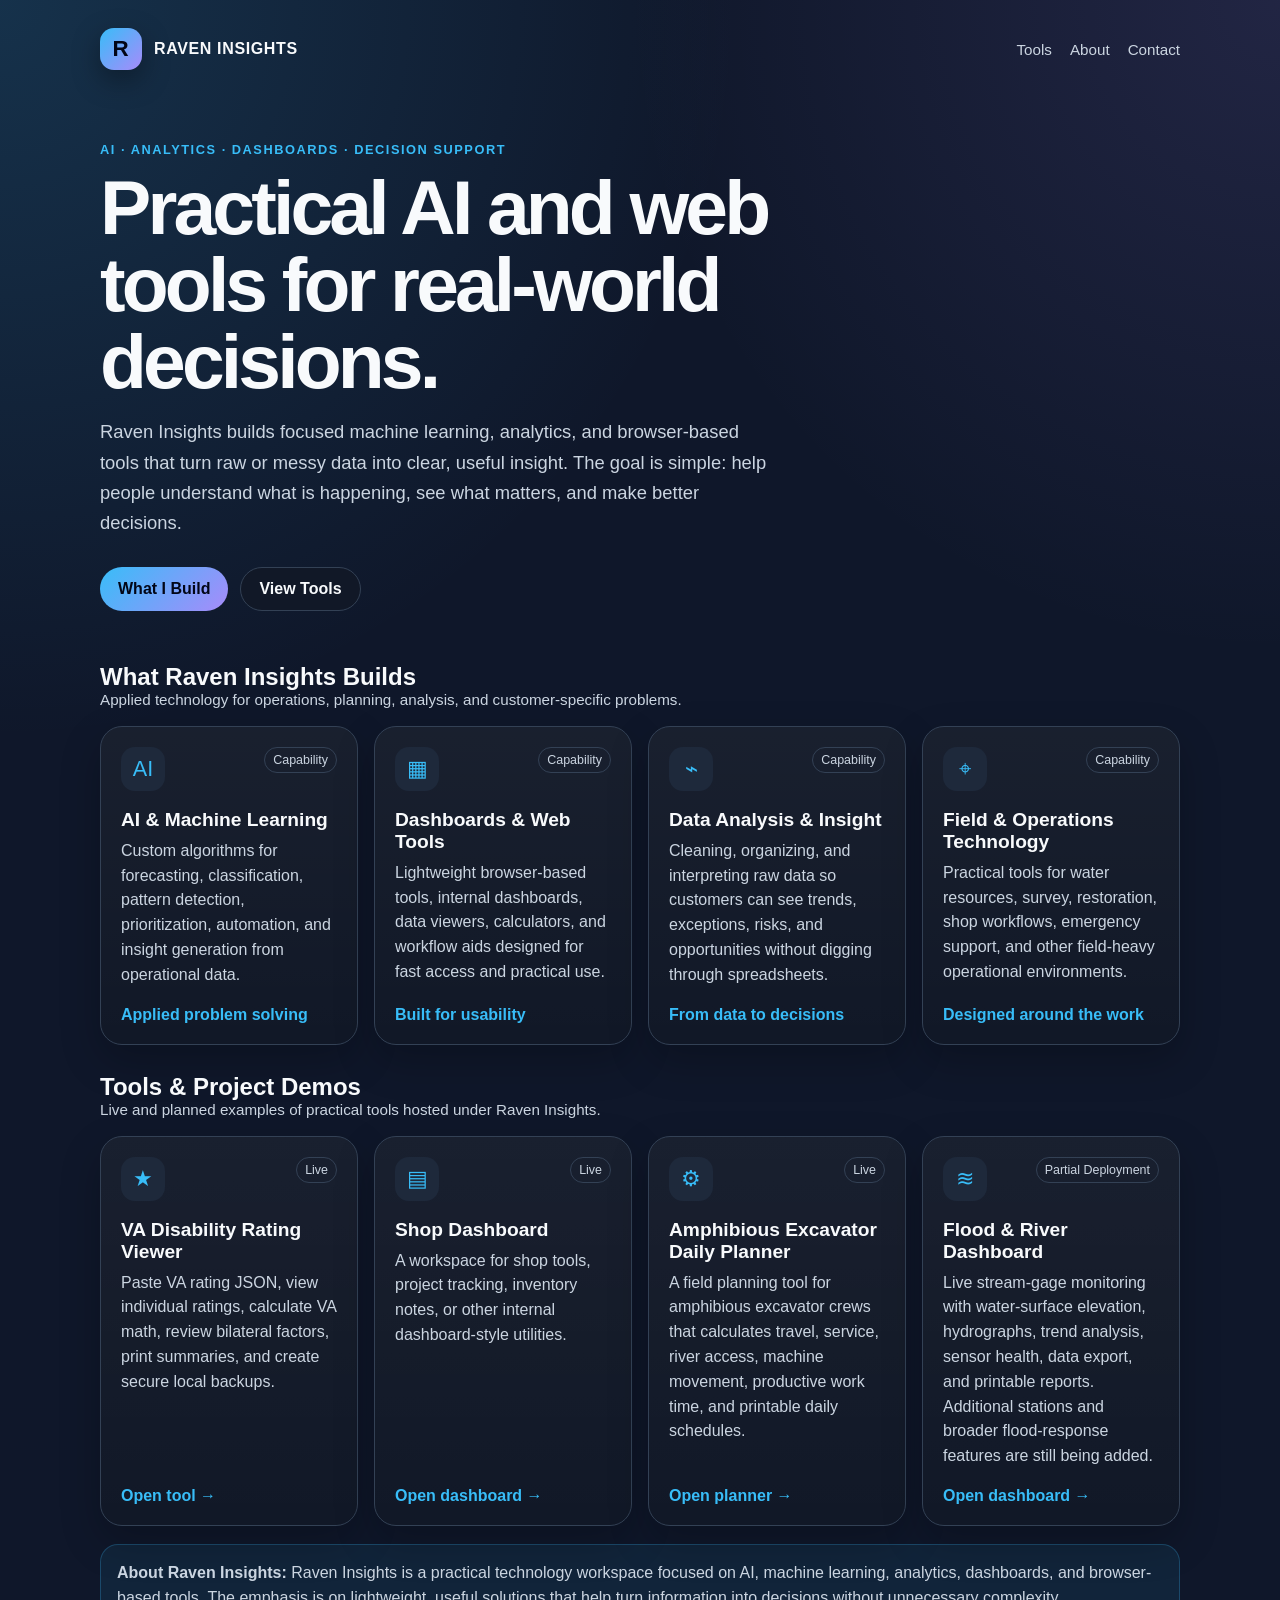
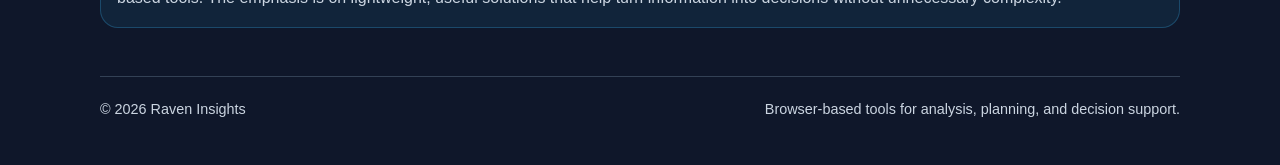
==== commit 2b7110f1: "updated to add stream gage" ====
--- a/index.html
+++ b/index.html
@@ -3,7 +3,9 @@
 <head>
   <meta charset="UTF-8">
   <meta name="viewport" content="width=device-width, initial-scale=1.0">
+
   <title>Raven Insights</title>
+
   <style>
     :root {
       --bg: #0f172a;
@@ -23,12 +25,27 @@
 
     body {
       margin: 0;
-      font-family: Arial, Helvetica, sans-serif;
+
+      font-family:
+        Arial,
+        Helvetica,
+        sans-serif;
+
       background:
-        radial-gradient(circle at top left, rgba(56, 189, 248, 0.16), transparent 34%),
-        radial-gradient(circle at top right, rgba(167, 139, 250, 0.12), transparent 30%),
+        radial-gradient(
+          circle at top left,
+          rgba(56, 189, 248, 0.16),
+          transparent 34%
+        ),
+        radial-gradient(
+          circle at top right,
+          rgba(167, 139, 250, 0.12),
+          transparent 30%
+        ),
         var(--bg);
+
       color: var(--text);
+
       min-height: 100vh;
     }
 
@@ -39,42 +56,73 @@
 
     .container {
       max-width: 1120px;
+
       margin: 0 auto;
-      padding: 28px 20px 48px;
+
+      padding:
+        28px
+        20px
+        48px;
     }
 
     header {
       display: flex;
-      justify-content: space-between;
+
+      justify-content:
+        space-between;
+
       align-items: center;
+
       gap: 16px;
+
       margin-bottom: 72px;
     }
 
     .brand {
       display: flex;
+
       align-items: center;
+
       gap: 12px;
+
       font-weight: 700;
+
       letter-spacing: 0.04em;
     }
 
     .logo {
       width: 42px;
       height: 42px;
+
       border-radius: 14px;
-      background: linear-gradient(135deg, var(--accent), var(--accent-2));
+
+      background:
+        linear-gradient(
+          135deg,
+          var(--accent),
+          var(--accent-2)
+        );
+
       display: grid;
+
       place-items: center;
+
       color: #020617;
+
       font-size: 1.4rem;
-      box-shadow: 0 10px 28px var(--shadow);
+
+      box-shadow:
+        0 10px 28px
+        var(--shadow);
     }
 
     nav {
       display: flex;
+
       gap: 18px;
+
       color: var(--muted);
+
       font-size: 0.95rem;
     }
 
@@ -84,142 +132,311 @@
 
     .hero {
       max-width: 820px;
+
       margin-bottom: 52px;
     }
 
     .eyebrow {
       color: var(--accent);
+
       font-weight: 700;
-      text-transform: uppercase;
-      letter-spacing: 0.12em;
-      font-size: 0.8rem;
-      margin-bottom: 12px;
+
+      text-transform:
+        uppercase;
+
+      letter-spacing:
+        0.12em;
+
+      font-size:
+        0.8rem;
+
+      margin-bottom:
+        12px;
     }
 
     h1 {
-      font-size: clamp(2.4rem, 6vw, 5rem);
+      font-size:
+        clamp(
+          2.4rem,
+          6vw,
+          5rem
+        );
+
       line-height: 1;
-      margin: 0 0 18px;
-      letter-spacing: -0.05em;
+
+      margin:
+        0
+        0
+        18px;
+
+      letter-spacing:
+        -0.05em;
     }
 
     .hero p {
       color: var(--muted);
+
       font-size: 1.15rem;
+
       line-height: 1.65;
-      margin: 0 0 28px;
+
+      margin:
+        0
+        0
+        28px;
+
       max-width: 680px;
     }
 
     .actions {
       display: flex;
+
       flex-wrap: wrap;
+
       gap: 12px;
     }
 
     .button {
       display: inline-flex;
+
       align-items: center;
-      justify-content: center;
-      border-radius: 999px;
-      padding: 12px 18px;
-      font-weight: 700;
-      border: 1px solid var(--border);
-      background: var(--card);
-      color: var(--text);
+
+      justify-content:
+        center;
+
+      border-radius:
+        999px;
+
+      padding:
+        12px
+        18px;
+
+      font-weight:
+        700;
+
+      border:
+        1px solid
+        var(--border);
+
+      background:
+        var(--card);
+
+      color:
+        var(--text);
     }
 
     .button.primary {
-      background: linear-gradient(135deg, var(--accent), var(--accent-2));
-      color: #020617;
-      border: none;
+      background:
+        linear-gradient(
+          135deg,
+          var(--accent),
+          var(--accent-2)
+        );
+
+      color:
+        #020617;
+
+      border:
+        none;
     }
 
     .section-heading {
       display: flex;
-      justify-content: space-between;
-      align-items: end;
+
+      justify-content:
+        space-between;
+
+      align-items:
+        end;
+
       gap: 16px;
-      margin: 28px 0 18px;
+
+      margin:
+        28px
+        0
+        18px;
     }
 
     .section-heading h2 {
       margin: 0;
-      font-size: 1.5rem;
+
+      font-size:
+        1.5rem;
     }
 
     .section-heading p {
       margin: 0;
-      color: var(--muted);
-      font-size: 0.95rem;
+
+      color:
+        var(--muted);
+
+      font-size:
+        0.95rem;
     }
 
     .grid {
       display: grid;
-      grid-template-columns: repeat(auto-fit, minmax(250px, 1fr));
+
+      grid-template-columns:
+        repeat(
+          auto-fit,
+          minmax(
+            250px,
+            1fr
+          )
+        );
+
       gap: 16px;
     }
 
     .card {
-      background: linear-gradient(180deg, rgba(255, 255, 255, 0.035), transparent), var(--card);
-      border: 1px solid var(--border);
-      border-radius: 22px;
+      background:
+        linear-gradient(
+          180deg,
+          rgba(
+            255,
+            255,
+            255,
+            0.035
+          ),
+          transparent
+        ),
+        var(--card);
+
+      border:
+        1px solid
+        var(--border);
+
+      border-radius:
+        22px;
+
       padding: 20px;
-      min-height: 210px;
+
+      min-height:
+        210px;
+
       display: flex;
-      flex-direction: column;
-      justify-content: space-between;
-      box-shadow: 0 16px 40px rgba(0, 0, 0, 0.22);
-      transition: transform 0.18s ease, border-color 0.18s ease;
+
+      flex-direction:
+        column;
+
+      justify-content:
+        space-between;
+
+      box-shadow:
+        0 16px 40px
+        rgba(
+          0,
+          0,
+          0,
+          0.22
+        );
+
+      transition:
+        transform 0.18s ease,
+        border-color 0.18s ease;
     }
 
     .card:hover {
-      transform: translateY(-4px);
-      border-color: rgba(56, 189, 248, 0.65);
+      transform:
+        translateY(-4px);
+
+      border-color:
+        rgba(
+          56,
+          189,
+          248,
+          0.65
+        );
     }
 
     .card-top {
       display: flex;
-      justify-content: space-between;
+
+      justify-content:
+        space-between;
+
       gap: 14px;
     }
 
     .icon {
       width: 44px;
       height: 44px;
-      border-radius: 14px;
+
+      border-radius:
+        14px;
+
       display: grid;
-      place-items: center;
-      background: var(--card-soft);
-      color: var(--accent);
-      font-size: 1.35rem;
+
+      place-items:
+        center;
+
+      background:
+        var(--card-soft);
+
+      color:
+        var(--accent);
+
+      font-size:
+        1.35rem;
+
       flex-shrink: 0;
     }
 
     .tag {
-      color: var(--muted);
-      font-size: 0.78rem;
-      border: 1px solid var(--border);
-      padding: 5px 8px;
-      border-radius: 999px;
-      height: fit-content;
-      white-space: nowrap;
+      color:
+        var(--muted);
+
+      font-size:
+        0.78rem;
+
+      border:
+        1px solid
+        var(--border);
+
+      padding:
+        5px
+        8px;
+
+      border-radius:
+        999px;
+
+      height:
+        fit-content;
+
+      white-space:
+        nowrap;
     }
 
     .card h3 {
-      margin: 18px 0 8px;
-      font-size: 1.2rem;
+      margin:
+        18px
+        0
+        8px;
+
+      font-size:
+        1.2rem;
     }
 
     .card p {
-      color: var(--muted);
-      line-height: 1.55;
-      margin: 0 0 18px;
+      color:
+        var(--muted);
+
+      line-height:
+        1.55;
+
+      margin:
+        0
+        0
+        18px;
     }
 
     .card .link {
-      color: var(--accent);
-      font-weight: 700;
+      color:
+        var(--accent);
+
+      font-weight:
+        700;
     }
 
     .coming-soon {
@@ -227,219 +444,625 @@
     }
 
     .info-strip {
-      margin-top: 18px;
-      background: rgba(56, 189, 248, 0.08);
-      border: 1px solid rgba(56, 189, 248, 0.25);
-      border-radius: 18px;
-      padding: 16px;
-      color: var(--muted);
-      line-height: 1.55;
+      margin-top:
+        18px;
+
+      background:
+        rgba(
+          56,
+          189,
+          248,
+          0.08
+        );
+
+      border:
+        1px solid
+        rgba(
+          56,
+          189,
+          248,
+          0.25
+        );
+
+      border-radius:
+        18px;
+
+      padding:
+        16px;
+
+      color:
+        var(--muted);
+
+      line-height:
+        1.55;
     }
 
     footer {
-      margin-top: 48px;
-      padding-top: 24px;
-      border-top: 1px solid var(--border);
-      color: var(--muted);
-      font-size: 0.9rem;
-      display: flex;
-      justify-content: space-between;
-      gap: 16px;
-      flex-wrap: wrap;
-    }
-
-    @media (max-width: 700px) {
+      margin-top:
+        48px;
+
+      padding-top:
+        24px;
+
+      border-top:
+        1px solid
+        var(--border);
+
+      color:
+        var(--muted);
+
+      font-size:
+        0.9rem;
+
+      display:
+        flex;
+
+      justify-content:
+        space-between;
+
+      gap:
+        16px;
+
+      flex-wrap:
+        wrap;
+    }
+
+    @media (
+      max-width: 700px
+    ) {
       header {
-        align-items: flex-start;
-        margin-bottom: 48px;
+        align-items:
+          flex-start;
+
+        margin-bottom:
+          48px;
       }
 
       nav {
-        display: none;
+        display:
+          none;
       }
 
       .section-heading {
-        align-items: flex-start;
-        flex-direction: column;
+        align-items:
+          flex-start;
+
+        flex-direction:
+          column;
       }
     }
   </style>
 </head>
+
+
 <body>
+
   <div class="container">
+
+    <!-- =====================================================
+         HEADER
+         ===================================================== -->
+
     <header>
-      <a class="brand" href="./">
-        <div class="logo">R</div>
-        <span>RAVEN INSIGHTS</span>
+
+      <a
+        class="brand"
+        href="./"
+      >
+        <div class="logo">
+          R
+        </div>
+
+        <span>
+          RAVEN INSIGHTS
+        </span>
       </a>
-      <nav aria-label="Primary navigation">
-        <a href="#tools">Tools</a>
-        <a href="#about">About</a>
-        <a href="mailto:jstmarlow@gmail.com">Contact</a>
+
+
+      <nav
+        aria-label="Primary navigation"
+      >
+
+        <a href="#tools">
+          Tools
+        </a>
+
+        <a href="#about">
+          About
+        </a>
+
+        <a
+          href="mailto:jstmarlow@gmail.com"
+        >
+          Contact
+        </a>
+
       </nav>
+
     </header>
 
+
     <main>
+
+
+      <!-- ===================================================
+           HERO
+           =================================================== -->
+
       <section class="hero">
-        <div class="eyebrow">AI · Analytics · Dashboards · Decision Support</div>
-        <h1>Practical AI and web tools for real-world decisions.</h1>
+
+        <div class="eyebrow">
+          AI · Analytics · Dashboards · Decision Support
+        </div>
+
+        <h1>
+          Practical AI and web tools for real-world decisions.
+        </h1>
+
         <p>
-          Raven Insights builds focused machine learning, analytics, and browser-based tools that turn raw or messy data into clear, useful insight. The goal is simple: help people understand what is happening, see what matters, and make better decisions.
+          Raven Insights builds focused machine learning,
+          analytics, and browser-based tools that turn raw
+          or messy data into clear, useful insight. The goal
+          is simple: help people understand what is happening,
+          see what matters, and make better decisions.
         </p>
+
         <div class="actions">
-          <a class="button primary" href="#capabilities">What I Build</a>
-          <a class="button" href="#tools">View Tools</a>
+
+          <a
+            class="button primary"
+            href="#capabilities"
+          >
+            What I Build
+          </a>
+
+          <a
+            class="button"
+            href="#tools"
+          >
+            View Tools
+          </a>
+
         </div>
+
       </section>
 
+
+      <!-- ===================================================
+           CAPABILITIES
+           =================================================== -->
+
       <section id="capabilities">
+
         <div class="section-heading">
+
           <div>
-            <h2>What Raven Insights Builds</h2>
-            <p>Applied technology for operations, planning, analysis, and customer-specific problems.</p>
+
+            <h2>
+              What Raven Insights Builds
+            </h2>
+
+            <p>
+              Applied technology for operations, planning,
+              analysis, and customer-specific problems.
+            </p>
+
           </div>
+
         </div>
 
+
         <div class="grid">
+
+
+          <!-- AI -->
+
           <div class="card">
+
             <div>
+
               <div class="card-top">
-                <div class="icon">AI</div>
-                <span class="tag">Capability</span>
+
+                <div class="icon">
+                  AI
+                </div>
+
+                <span class="tag">
+                  Capability
+                </span>
+
               </div>
-              <h3>AI & Machine Learning</h3>
+
+              <h3>
+                AI & Machine Learning
+              </h3>
+
               <p>
-                Custom algorithms for forecasting, classification, pattern detection, prioritization, automation, and insight generation from operational data.
+                Custom algorithms for forecasting,
+                classification, pattern detection,
+                prioritization, automation, and insight
+                generation from operational data.
               </p>
+
             </div>
-            <span class="link">Applied problem solving</span>
+
+            <span class="link">
+              Applied problem solving
+            </span>
+
           </div>
 
+
+          <!-- DASHBOARDS -->
+
           <div class="card">
+
             <div>
+
               <div class="card-top">
-                <div class="icon">▦</div>
-                <span class="tag">Capability</span>
+
+                <div class="icon">
+                  ▦
+                </div>
+
+                <span class="tag">
+                  Capability
+                </span>
+
               </div>
-              <h3>Dashboards & Web Tools</h3>
+
+              <h3>
+                Dashboards & Web Tools
+              </h3>
+
               <p>
-                Lightweight browser-based tools, internal dashboards, data viewers, calculators, and workflow aids designed for fast access and practical use.
+                Lightweight browser-based tools, internal
+                dashboards, data viewers, calculators, and
+                workflow aids designed for fast access and
+                practical use.
               </p>
+
             </div>
-            <span class="link">Built for usability</span>
+
+            <span class="link">
+              Built for usability
+            </span>
+
           </div>
 
+
+          <!-- DATA -->
+
           <div class="card">
+
             <div>
+
               <div class="card-top">
-                <div class="icon">⌁</div>
-                <span class="tag">Capability</span>
+
+                <div class="icon">
+                  ⌁
+                </div>
+
+                <span class="tag">
+                  Capability
+                </span>
+
               </div>
-              <h3>Data Analysis & Insight</h3>
+
+              <h3>
+                Data Analysis & Insight
+              </h3>
+
               <p>
-                Cleaning, organizing, and interpreting raw data so customers can see trends, exceptions, risks, and opportunities without digging through spreadsheets.
+                Cleaning, organizing, and interpreting raw
+                data so customers can see trends, exceptions,
+                risks, and opportunities without digging
+                through spreadsheets.
               </p>
+
             </div>
-            <span class="link">From data to decisions</span>
+
+            <span class="link">
+              From data to decisions
+            </span>
+
           </div>
 
+
+          <!-- FIELD OPERATIONS -->
+
           <div class="card">
+
             <div>
+
               <div class="card-top">
-                <div class="icon">⌖</div>
-                <span class="tag">Capability</span>
+
+                <div class="icon">
+                  ⌖
+                </div>
+
+                <span class="tag">
+                  Capability
+                </span>
+
               </div>
-              <h3>Field & Operations Technology</h3>
+
+              <h3>
+                Field & Operations Technology
+              </h3>
+
               <p>
-                Practical tools for water resources, survey, restoration, shop workflows, emergency support, and other field-heavy operational environments.
+                Practical tools for water resources, survey,
+                restoration, shop workflows, emergency
+                support, and other field-heavy operational
+                environments.
               </p>
+
             </div>
-            <span class="link">Designed around the work</span>
+
+            <span class="link">
+              Designed around the work
+            </span>
+
           </div>
+
         </div>
+
       </section>
 
+
+      <!-- ===================================================
+           TOOLS
+           =================================================== -->
+
       <section id="tools">
+
         <div class="section-heading">
+
           <div>
-            <h2>Tools & Project Demos</h2>
-            <p>Live and planned examples of practical tools hosted under Raven Insights.</p>
+
+            <h2>
+              Tools & Project Demos
+            </h2>
+
+            <p>
+              Live and planned examples of practical tools
+              hosted under Raven Insights.
+            </p>
+
           </div>
+
         </div>
 
+
         <div class="grid">
-          <a class="card" href="va-tool/index.html">
+
+
+          <!-- VA TOOL -->
+
+          <a
+            class="card"
+            href="va-tool/index.html"
+          >
+
             <div>
+
               <div class="card-top">
-                <div class="icon">★</div>
-                <span class="tag">Live</span>
+
+                <div class="icon">
+                  ★
+                </div>
+
+                <span class="tag">
+                  Live
+                </span>
+
               </div>
-              <h3>VA Disability Rating Viewer</h3>
+
+              <h3>
+                VA Disability Rating Viewer
+              </h3>
+
               <p>
-                Paste VA rating JSON, view individual ratings, calculate VA math, review bilateral factors, print summaries, and create secure local backups.
+                Paste VA rating JSON, view individual ratings,
+                calculate VA math, review bilateral factors,
+                print summaries, and create secure local
+                backups.
               </p>
+
             </div>
-            <span class="link">Open tool →</span>
+
+            <span class="link">
+              Open tool →
+            </span>
+
           </a>
 
-          <a class="card" href="shop-dashboard/index.html">
+
+          <!-- SHOP DASHBOARD -->
+
+          <a
+            class="card"
+            href="shop-dashboard/index.html"
+          >
+
             <div>
+
               <div class="card-top">
-                <div class="icon">▤</div>
-                <span class="tag">Live</span>
+
+                <div class="icon">
+                  ▤
+                </div>
+
+                <span class="tag">
+                  Live
+                </span>
+
               </div>
-              <h3>Shop Dashboard</h3>
+
+              <h3>
+                Shop Dashboard
+              </h3>
+
               <p>
-                A workspace for shop tools, project tracking, inventory notes, or other internal dashboard-style utilities.
+                A workspace for shop tools, project tracking,
+                inventory notes, or other internal
+                dashboard-style utilities.
               </p>
+
             </div>
-            <span class="link">Open dashboard →</span>
+
+            <span class="link">
+              Open dashboard →
+            </span>
+
           </a>
 
-          <a class="card" href="AmphibPlanner/index.html">
+
+          <!-- AMPHIBIOUS PLANNER -->
+
+          <a
+            class="card"
+            href="amphib-planner/index.html"
+          >
+
             <div>
+
               <div class="card-top">
-                <div class="icon">⚙</div>
-                <span class="tag">Live</span>
+
+                <div class="icon">
+                  ⚙
+                </div>
+
+                <span class="tag">
+                  Live
+                </span>
+
               </div>
-              <h3>Amphibious Excavator Daily Planner</h3>
+
+              <h3>
+                Amphibious Excavator Daily Planner
+              </h3>
+
               <p>
-                A field planning tool for amphibious excavator crews that calculates travel, service, river access, machine movement, productive work time, and printable daily schedules.
+                A field planning tool for amphibious
+                excavator crews that calculates travel,
+                service, river access, machine movement,
+                productive work time, and printable daily
+                schedules.
               </p>
+
             </div>
-            <span class="link">Open planner →</span>
+
+            <span class="link">
+              Open planner →
+            </span>
+
           </a>
 
-          <a class="card coming-soon" href="#">
+
+          <!-- FLOOD & RIVER DASHBOARD -->
+
+          <a
+            class="card"
+            href="stream-gages/index.html"
+          >
+
             <div>
+
               <div class="card-top">
-                <div class="icon">≋</div>
-                <span class="tag">Planned</span>
+
+                <div class="icon">
+                  ≋
+                </div>
+
+                <span class="tag">
+                  Partial Deployment
+                </span>
+
               </div>
-              <h3>Flood & River Dashboard</h3>
+
+              <h3>
+                Flood & River Dashboard
+              </h3>
+
               <p>
-                A future dashboard concept for river gage data, rainfall, field notes, and decision support for water-resource work.
+                Live stream-gage monitoring with
+                water-surface elevation, hydrographs,
+                trend analysis, sensor health, data export,
+                and printable reports. Additional stations
+                and broader flood-response features are
+                still being added.
               </p>
+
             </div>
-            <span class="link">Coming soon</span>
+
+            <span class="link">
+              Open dashboard →
+            </span>
+
           </a>
+
+
         </div>
+
       </section>
 
-      <section id="about" class="info-strip">
-        <strong>About Raven Insights:</strong>
-        Raven Insights is a practical technology workspace focused on AI, machine learning, analytics, dashboards, and browser-based tools. The emphasis is on lightweight, useful solutions that help turn information into decisions without unnecessary complexity.
+
+      <!-- ===================================================
+           ABOUT
+           =================================================== -->
+
+      <section
+        id="about"
+        class="info-strip"
+      >
+
+        <strong>
+          About Raven Insights:
+        </strong>
+
+        Raven Insights is a practical technology workspace
+        focused on AI, machine learning, analytics,
+        dashboards, and browser-based tools. The emphasis
+        is on lightweight, useful solutions that help turn
+        information into decisions without unnecessary
+        complexity.
+
       </section>
+
     </main>
 
+
+    <!-- =====================================================
+         FOOTER
+         ===================================================== -->
+
     <footer>
-      <span>© <span id="year"></span> Raven Insights</span>
-      <span>Browser-based tools for analysis, planning, and decision support.</span>
+
+      <span>
+        ©
+        <span id="year"></span>
+        Raven Insights
+      </span>
+
+      <span>
+        Browser-based tools for analysis, planning,
+        and decision support.
+      </span>
+
     </footer>
+
   </div>
 
+
   <script>
-    document.getElementById("year").textContent = new Date().getFullYear();
+    document
+      .getElementById("year")
+      .textContent =
+      new Date()
+        .getFullYear();
   </script>
+
 </body>
 </html>
